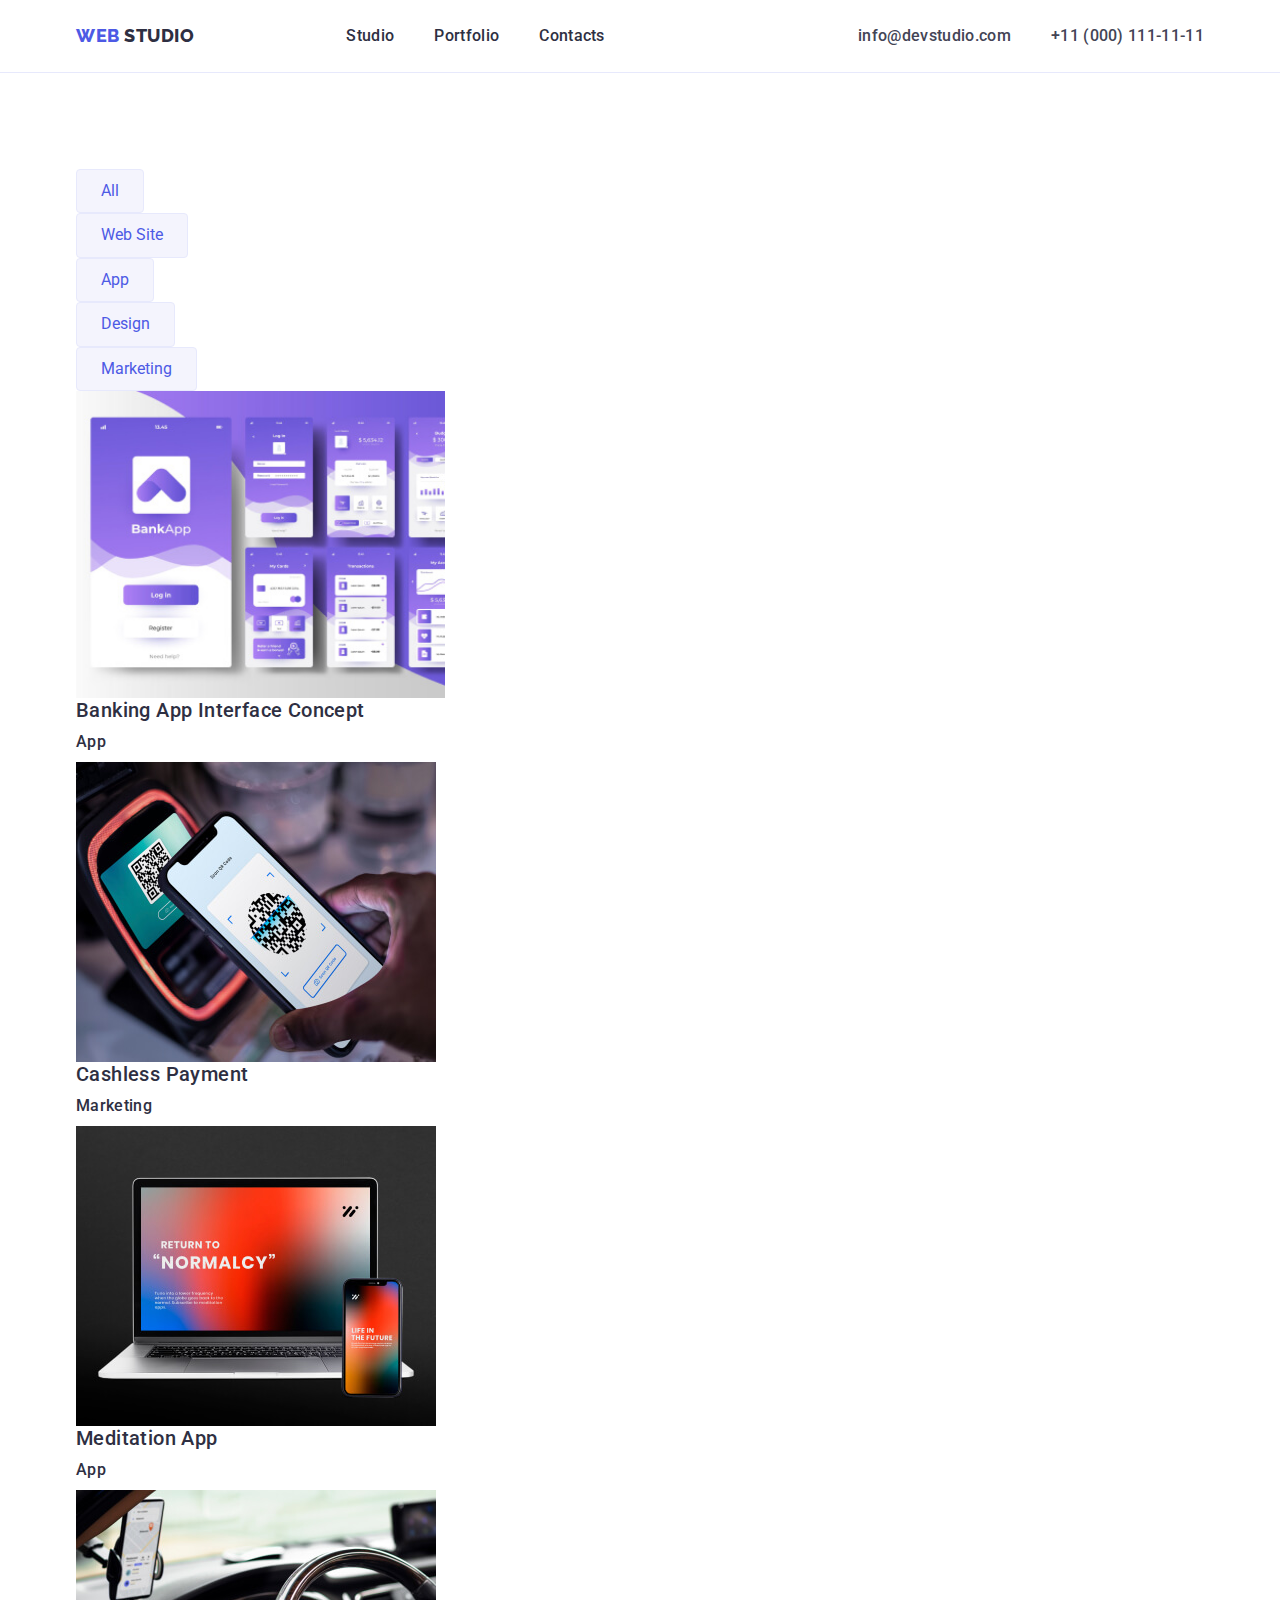
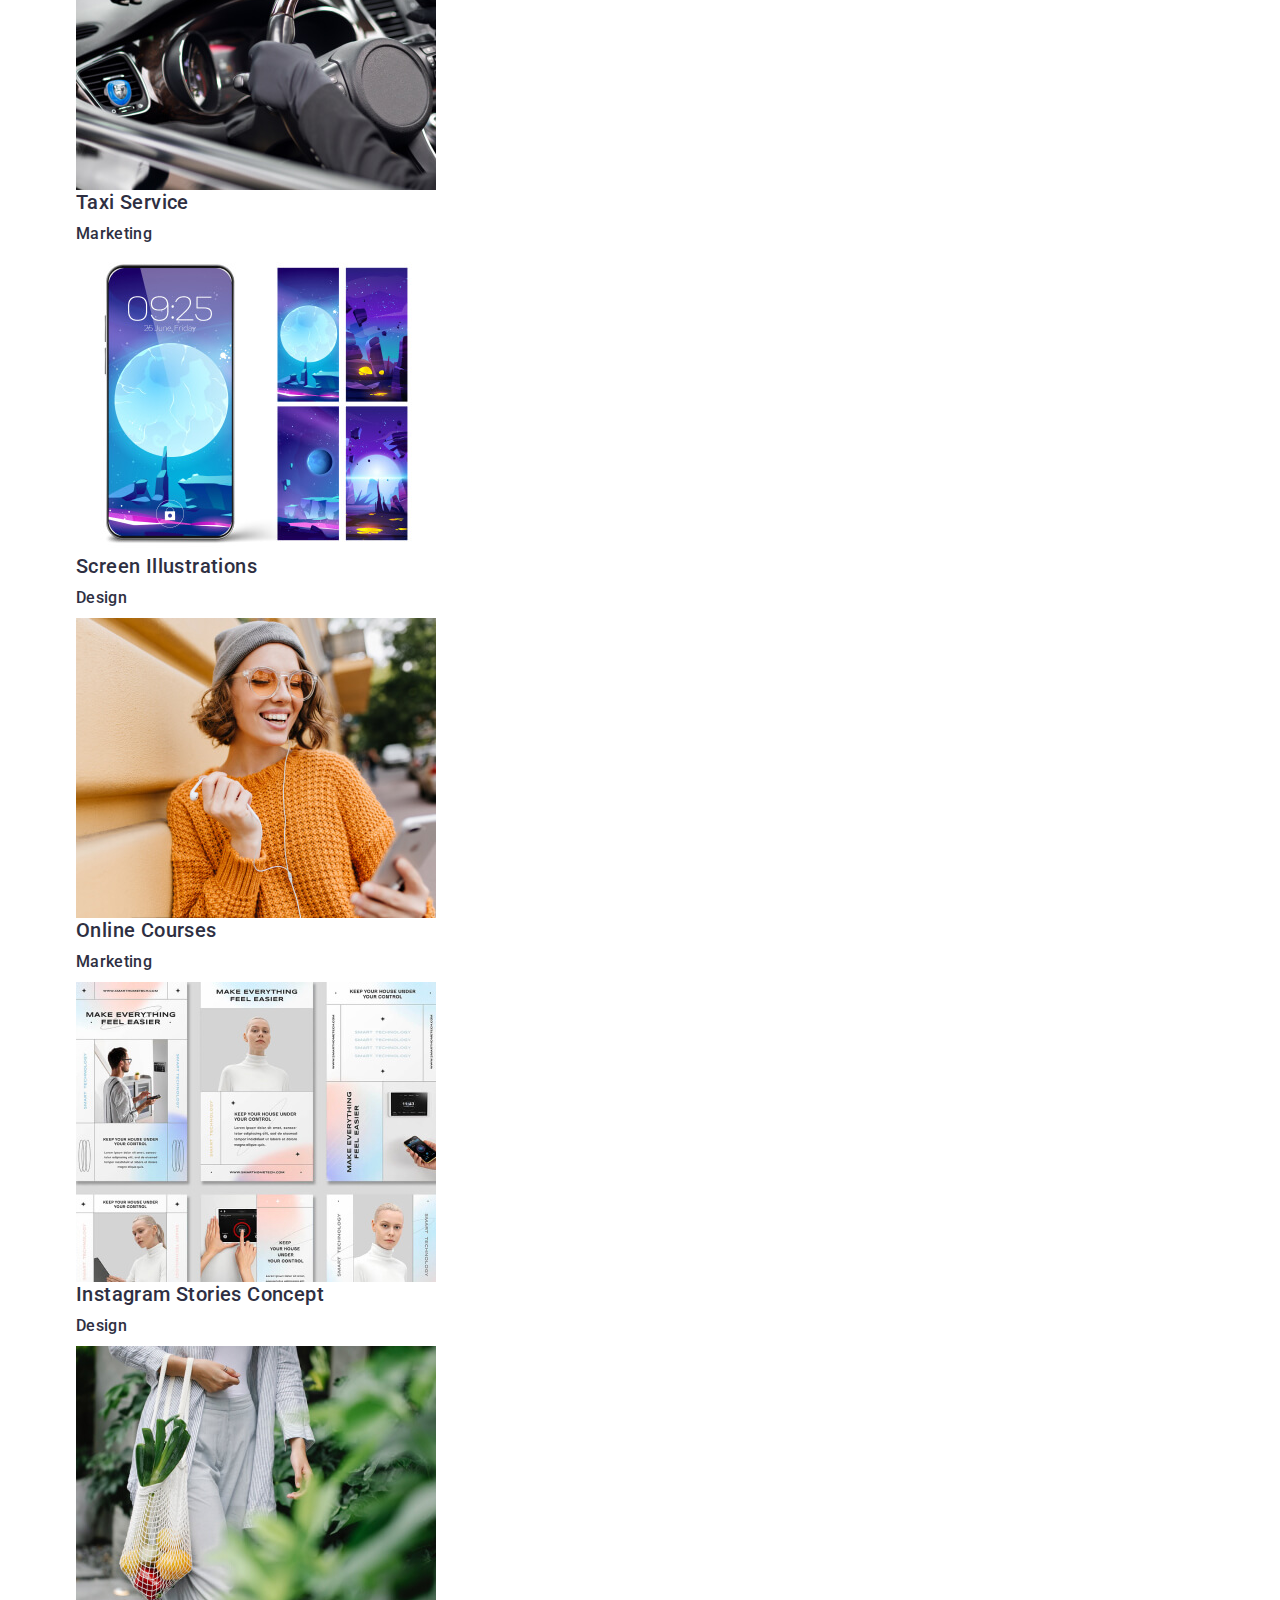
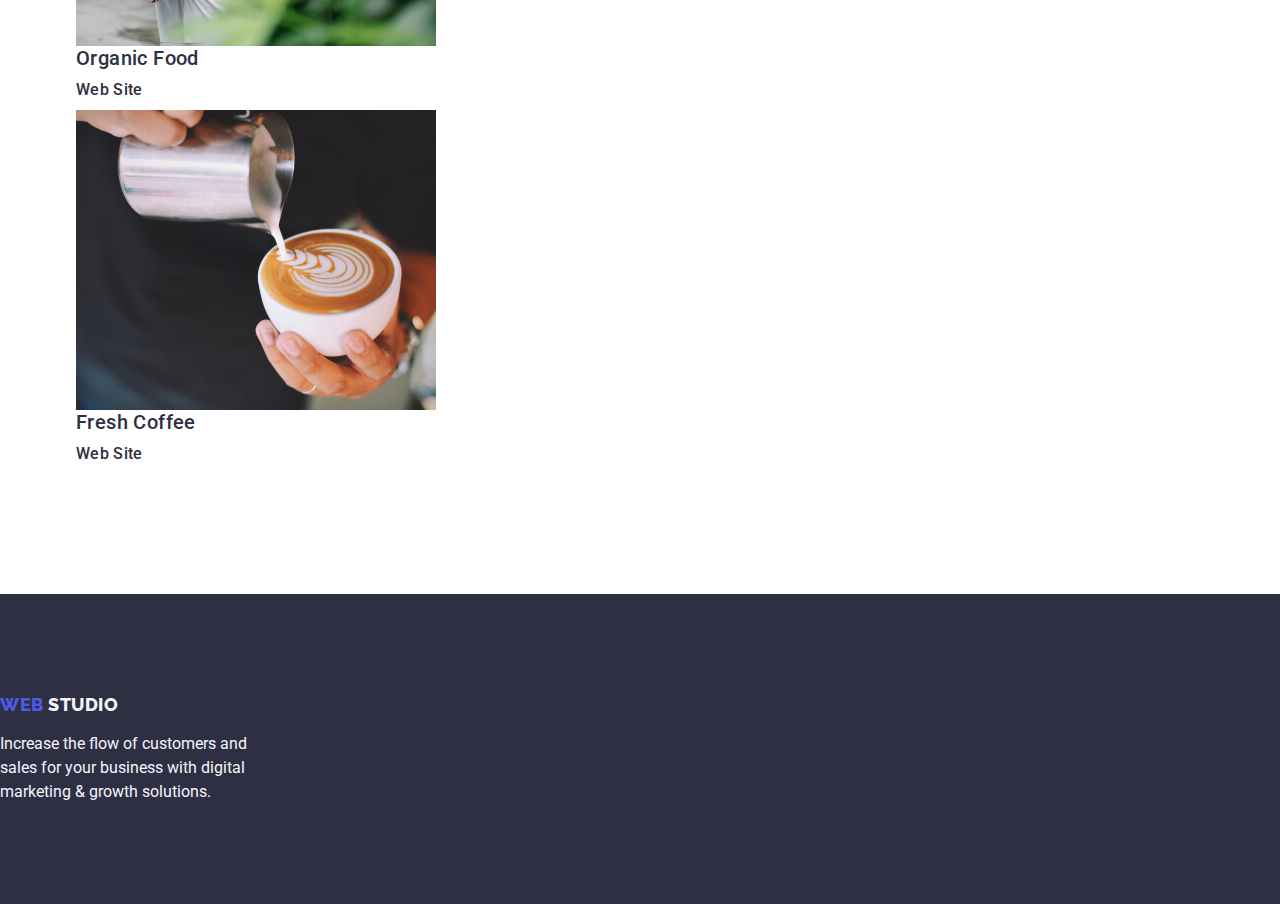
==== portfolio.html @ 7bb934f3 "port" ====
<!DOCTYPE html>
<html lang="en">
  <head>
    <meta charset="UTF-8" />
    <meta http-equiv="X-UA-Compatible" content="IE=edge" />
    <meta name="viewport" content="width=device-width, initial-scale=1.0" />
    <title>Portfolio</title>
    <link rel="preconnect" href="https://fonts.googleapis.com" />
    <link rel="preconnect" href="https://fonts.gstatic.com" crossorigin />
    <link
      href="https://fonts.googleapis.com/css2?family=Montserrat:wght@400;700&family=Raleway:wght@800&display=swap"
      rel="stylesheet"
    />
    <link rel="preconnect" href="https://fonts.googleapis.com" />
    <link rel="preconnect" href="https://fonts.gstatic.com" crossorigin />
    <link
      href="https://fonts.googleapis.com/css2?family=Montserrat:wght@400;700&family=Raleway:wght@800&family=Roboto:wght@400;500;700;900&display=swap"
      rel="stylesheet"
    />
    <link
      rel="stylesheet"
      href="https://cdnjs.cloudflare.com/ajax/libs/modern-normalize/1.1.0/modern-normalize.min.css"
    />
    <link rel="stylesheet" href="./css/styles.css" />
  </head>
  <body>
    <!-- Header -->
    <header class="header">
      <div class="container">
        <!-- navigation menu -->
        <nav class="nav">
          <!-- Logo -->
          <a href="./index.html" class="link nav-logo">
            Web
            <span class="nav-logo-item">Studio</span></a
          >
          <ul class="list">
            <li>
              <a href="./index.html" class="link nav-link">Studio</a>
            </li>
            <li>
              <a href="./portfolio.html" class="link nav-link">Portfolio</a>
            </li>
            <li>
              <a href="" class="link nav-link">Contacts</a>
            </li>
          </ul>
        </nav>
        <!-- adress -->
        <address class="address">
          <ul class="list">
            <li>
              <a href="mailto:info@devstudio.com" class="address-item link"
                >info@devstudio.com</a
              >
            </li>
            <li>
              <a href="tel:+110001111111" class="address-item link"
                >+11 (000) 111-11-11</a
              >
            </li>
          </ul>
        </address>
      </div>
    </header>

    <!--main content  -->

    <main>
      <section class="section-portfolio">
        <!-- head -->
        <div class="container">
          <h1 class="head-section">Portfolio</h1>

          <!-- filter -->

          <ul class="list">
            <li>
              <button type="button" class="portfolio-btn">All</button>
            </li>
            <li>
              <button type="button" class="portfolio-btn">Web Site</button>
            </li>
            <li>
              <button type="button" class="portfolio-btn">App</button>
            </li>
            <li>
              <button type="button" class="portfolio-btn">Design</button>
            </li>
            <li>
              <button type="button" class="portfolio-btn">Marketing</button>
            </li>
          </ul>

          <!-- product -->

          <ul class="list">
            <li>
              <a href="" class="link">
                <img
                  src="./images/portfolio/banking-app.jpg"
                  alt="Banking App Interface Concept"
                  width="369"
                />
                <h2 class="portfolio-title">Banking App Interface Concept</h2>
                <p class="portfolio-text">App</p>
              </a>
            </li>
            <li>
              <a href="" class="link">
                <img
                  src="./images/portfolio/cashles-payment.jpg"
                  alt="Cashless Payment"
                  width="360"
                />
                <h2 class="portfolio-title">Cashless Payment</h2>
                <p class="portfolio-text">Marketing</p>
              </a>
            </li>
            <li>
              <a href="" class="link">
                <img
                  src="./images/portfolio/meditacion-app.jpg"
                  alt="Meditation App"
                  width="360"
                />
                <h2 class="portfolio-title">Meditation App</h2>
                <p class="portfolio-text">App</p>
              </a>
            </li>
            <li>
              <a href="" class="link">
                <img
                  src="./images/portfolio/taxi-service.jpg"
                  alt="Taxi Service"
                  width="360"
                />
                <h2 class="portfolio-title">Taxi Service</h2>
                <p class="portfolio-text">Marketing</p>
              </a>
            </li>
            <li>
              <a href="" class="link">
                <img
                  src="./images/portfolio/screen-illustrations.jpg"
                  alt="Screen Illustrations"
                  width="360"
                />
                <h2 class="portfolio-title">Screen Illustrations</h2>
                <p class="portfolio-text">Design</p>
              </a>
            </li>
            <li>
              <a href="" class="link">
                <img
                  src="./images/portfolio/online-courses.jpg"
                  alt="Online Courses"
                  width="360"
                />
                <h2 class="portfolio-title">Online Courses</h2>
                <p class="portfolio-text">Marketing</p>
              </a>
            </li>
            <li>
              <a href="" class="link">
                <img
                  src="./images/portfolio/instagram.jpg"
                  alt="Instagram Stories Concept"
                  width="360"
                />
                <h2 class="portfolio-title">Instagram Stories Concept</h2>
                <p class="portfolio-text">Design</p>
              </a>
            </li>
            <li>
              <a href="" class="link">
                <img
                  src="./images/portfolio/organic-food.jpg"
                  alt="Organic Food"
                  width="360"
                />
                <h2 class="portfolio-title">Organic Food</h2>
                <p class="portfolio-text">Web Site</p>
              </a>
            </li>
            <li>
              <a href="" class="link">
                <img
                  src="./images/portfolio/fresh-coffee.jpg"
                  alt="Fresh Coffee"
                  width="360"
                />
                <h2 class="portfolio-title">Fresh Coffee</h2>
                <p class="portfolio-text">Web Site</p>
              </a>
            </li>
          </ul>
        </div>
      </section>
    </main>

    <!-- footer -->
    <footer class="footer">
      <!-- logo -->
      <a href="./index.html" class="link footer-logo">
        Web
        <span class="footer-logo-item">Studio</span></a
      >
      <p class="text">
        Increase the flow of customers and sales for your business with digital
        marketing & growth solutions.
      </p>
    </footer>
  </body>
</html>
---- css/styles.css ----
:root {
   --text-color: #434455;
   --dark-color: #2e2f42;
   --primary-barnd-color: #4d5ae5;
   --background-color: #ffffff;
   --pressed-state-cl: #404bbf;
   --light-color: #f4f4fd;
   --heder-border-cl: #e7e9fc;
}
html {
   box-sizing: border-box;
}
*,
*:before,
*:after {
   box-sizing: inherit;
}

body {
   font-family: "Roboto", sans-serif;
   font-style: normal;
   font-weight: 400;
   font-size: 16px;
   line-height: 24px;
   color: var(--brand-color);
   background-color: var(--background-color);
}
h1,
h2,
h3,
h4,
h5,
h6,
p,
ul {
   margin: 0;
}

.container {
   width: 1158px;
   margin-left: auto;
   margin-right: auto;
   padding-left: 15px;
   padding-right: 15px;
}

.link {
   text-decoration: none;
}
.list {
   list-style: none;
   margin: 0;
   padding: 0;
}
img {
   display: block;
}
.head-section {
   position: absolute;
   width: 1px;
   height: 1px;
   margin: -1px;
   border: 0;
   padding: 0;
   white-space: nowrap;
   clip-path: inset(100%);
   clip: rect(0 0 0 0);
   overflow: hidden;
}
/* css index html */

/*
|============================
| header section
|============================
*/
.header .container {
   display: flex;
   align-items: center;
   margin: 0 auto 0 auto;
}
.header {
   border-bottom: 1px solid var(--heder-border-cl);
}

.nav-logo {
   font-family: "Raleway", sans-serif;
   font-style: normal;
   font-weight: 800;
   font-size: 18px;
   line-height: 1.17;
   margin-right: 76px;
   letter-spacing: 0.03em;
   text-decoration: none;
   text-transform: uppercase;
   color: var(--primary-barnd-color);
}
.nav-logo-item {
   color: var(--dark-color);
}

.nav {
   display: flex;
   align-items: center;
   margin-right: auto;
   font-weight: 500;
   font-size: 16px;
   line-height: 24px;
}

.nav .list {
   display: flex;
   margin-left: 76px;
   gap: 40px;
}

.nav-link {
   display: flex;
   padding-top: 24px;
   padding-bottom: 24px;
}

.list .link {
   color: var(--dark-color);
   font-weight: 500;
   font-size: 16px;
   line-height: 1.5;
   letter-spacing: 0.02em;
}
.list .link:hover,
.list .link:focus {
   color: var(--pressed-state-cl);
}

.address {
   font-style: normal;
}
.address-item.link {
   color: var(--text-color);
}
.address .list {
   display: flex;
   gap: 40px;
}
/*
|============================
| hero section
|============================
*/
.hero {
   padding: 188px 0;
   text-align: center;
   background-color: var(--dark-color);
}
.hero-title {
   font-family: "Roboto";
   font-style: normal;
   font-weight: 700;
   font-size: 56px;
   letter-spacing: 0.02em;
   line-height: 1.07;
   max-width: 496px;
   text-align: center;
   margin-bottom: 48px;
   margin-left: auto;
   margin-right: auto;
   color: var(--background-color);
}

.btn {
   font-family: "Roboto", sans-serif;
   font-weight: 500;
   font-size: 16px;
   line-height: 1.5;
   letter-spacing: 0.04em;
   display: block;
   margin: 0 auto;
   border-radius: 4px;
   padding: 16px 32px;
   min-width: 169px;
   height: 56px;
   box-shadow: 0px 4px 4px rgba(0, 0, 0, 0.15);
   border: none;
   color: var(--background-color);
   background-color: var(--primary-barnd-color);
   cursor: pointer;
}

.btn:hover,
.btn:focus {
   background-color: var(--pressed-state-cl);
}

/*
|============================
| features section
|============================
*/
.features {
   padding: 120px 0;
}
.features-head {
   font-weight: 500;
   font-size: 20px;
   line-height: 1.2;
   letter-spacing: 0.02em;
   margin-bottom: 8px;
   color: var(--dark-color);
}
.features-paragraf {
   letter-spacing: 0.02em;
}
.features-description {
   display: flex;
   gap: 24px;
}
.features-list {
   flex-basis: calc((100% - 72px) / 4);
}
.features-list:nth-last-child() {
   margin-right: 0;
}
.features-list {
   width: calc((100% - 72px) / 4);
}
/*
|============================
| product section
|============================
*/
.product-section {
   padding-bottom: 120px;
}
.title {
   font-family: "Roboto";
   font-style: normal;
   font-weight: 700;
   font-size: 36px;
   line-height: 1.11;
   text-align: center;
   letter-spacing: 0.02em;
   text-transform: capitalize;
   margin-bottom: 72px;
   color: var(--dark-color);
}
.list.product {
   display: flex;
   gap: 24px;
}
.title.product {
   margin-bottom: 72px;
}

/*
|============================
| team section
|============================
*/
.team {
   padding-top: 120px;
   padding-bottom: 120px;
   background-color: #f4f4fd;
}

.team-item {
   background-color: var(--light-color);
}
.team .list {
   display: flex;
   gap: 24px;
}
.team-item {
   flex-basis: calc((100% - 72px) / 4);
   box-shadow: 0px 1px 6px rgba(46, 47, 66, 0.08), 0px 1px 1px rgba(46, 47, 66, 0.16),
      0px 2px 1px rgba(46, 47, 66, 0.08);
   border-radius: 0px 0px 4px 4px;
   background-color: var(--background-color);
}
.team-title {
   font-family: "Roboto";
   font-style: normal;
   font-weight: 500;
   font-size: 20px;
   line-height: 24px;
   text-align: center;
   letter-spacing: 0.02em;
   margin-bottom: 8px;
   color: var(--dark-color);
}
.team-posicion {
   font-family: "Roboto";
   font-style: normal;
   font-weight: 400;
   font-size: 16px;
   line-height: 24px;
   text-align: center;
   letter-spacing: 0.02em;
}
.team-descr {
   padding: 32px 16px;
   border-radius: 0px 0px 4px 4px;
}
/* footer */

.footer {
   padding: 100px 0;
   background-color: var(--dark-color);
}
.footer-logo {
   font-family: "Raleway", sans-serif;
   font-style: normal;
   font-weight: 800;
   font-size: 18px;
   line-height: 1.17;
   color: var(--primary-barnd-color);
   display: inline-block;
   align-items: center;
   letter-spacing: 0.03em;
   text-decoration: none;
   text-transform: uppercase;
   margin-bottom: 16px;
}
.footer-logo-item,
.footer .text {
   color: var(--light-color);
}
.footer .text {
   width: 264px;
}
/* portfolio */
.section-portfolio {
   padding: 96px 0 120px;
}
.portfolio-btn {
   display: flex;
   flex-direction: row;
   justify-content: center;
   align-items: center;
   padding: 12px 24px;
   background: var(--light-color);
   color: var(--primary-barnd-color);
   border: 1px solid var(--heder-border-cl);
   border-radius: 4px;
   cursor: pointer;
}
.portfolio-btn:hover,
.portfolio-btn:focus {
   color: var(--background-color);
   background-color: var(--pressed-state-cl);
   border: 1px solid transparent;
}
.list.filter {
   display: flex;
   justify-content: center;
   gap: 24px;
   margin-bottom: 72px;
}

.portfolio-title {
   margin-bottom: 8px;
   font-weight: 500;
   font-size: 20px;
   line-height: 1.2;
   letter-spacing: 0.02em;
   color: var(--dark-color);
}
.portfolio-text {
   ffont-size: 16px;
   line-height: 1.5;
   letter-spacing: 0.02em;
   color: var(--dark-color);
   margin-bottom: 8px;
}
.list.cards {
   display: flex;
   flex-wrap: wrap;
   column-gap: 24px;
   row-gap: 48px;
}

.card {
   width: 360px;

   background: #ffffff;
}
.card-categories {
   padding: 32px 16px;
   border: 1px solid #e7e9fc;
   border-top: none;
}
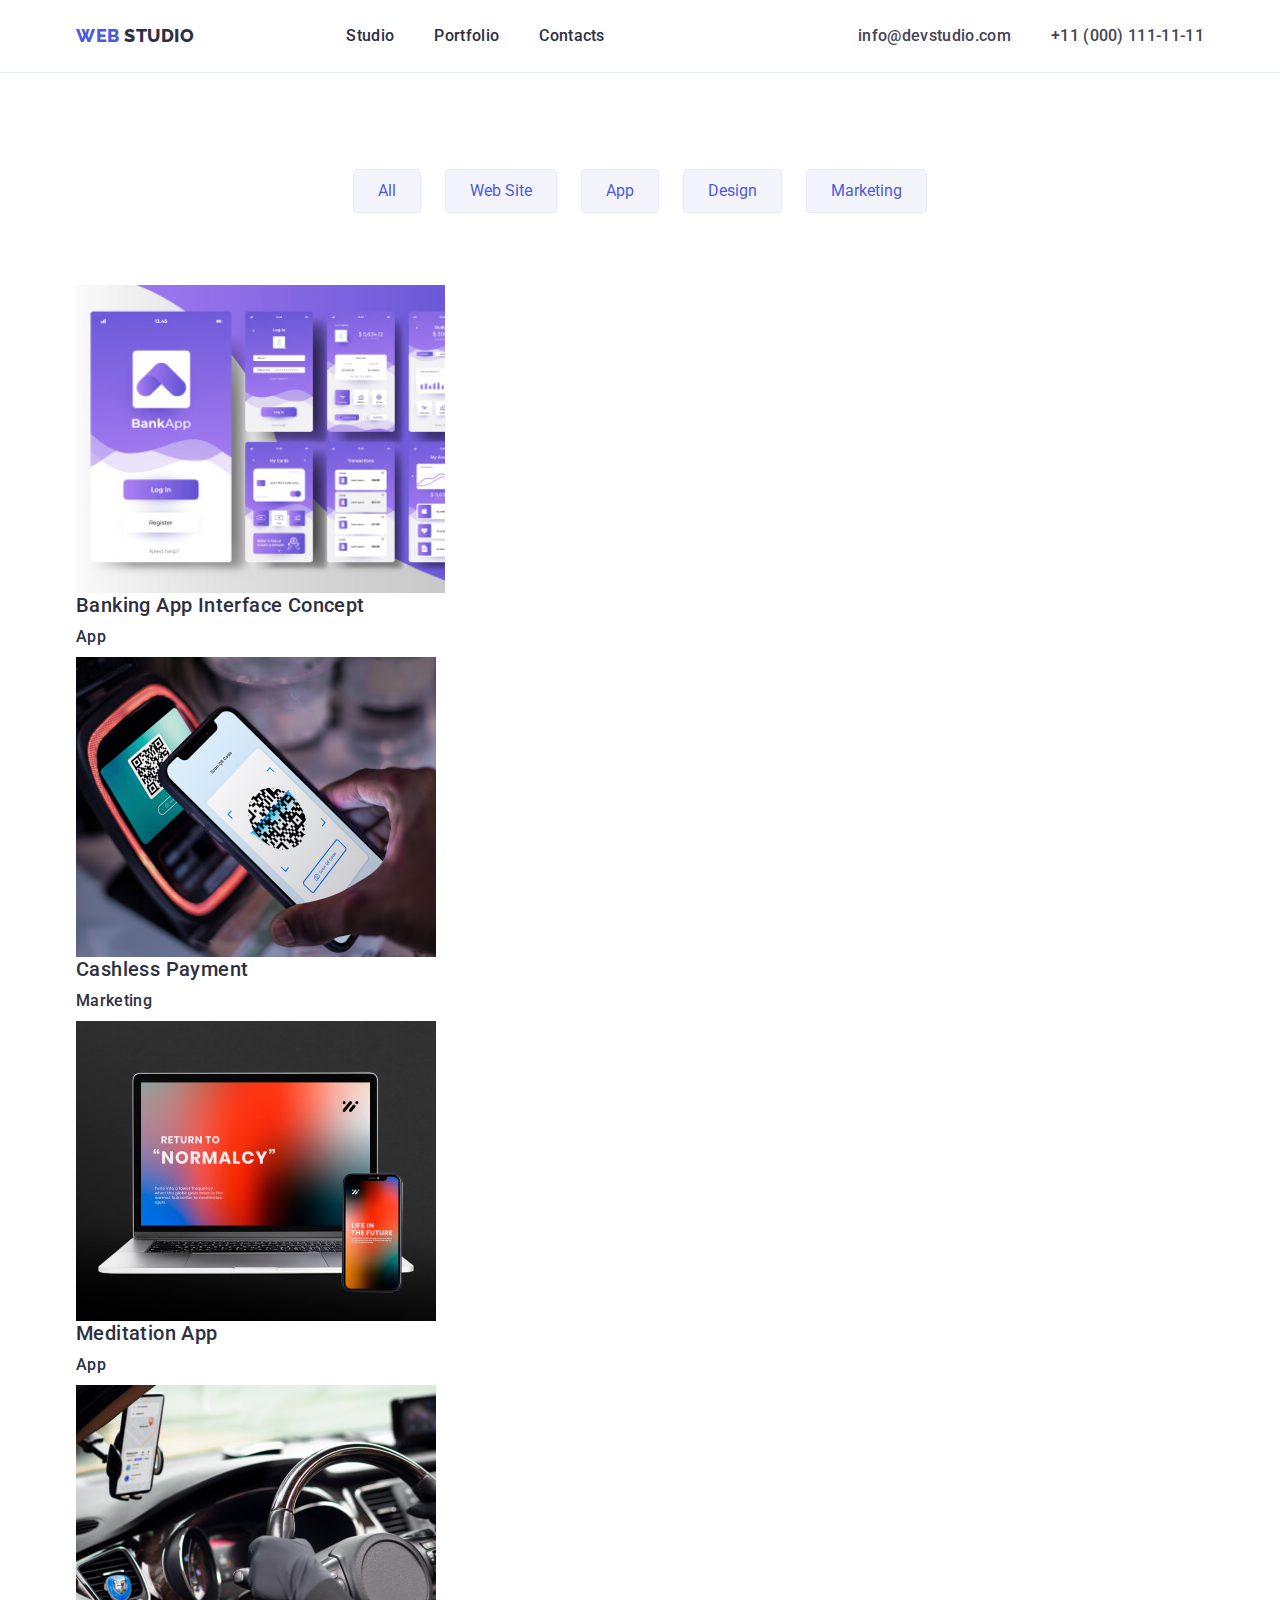
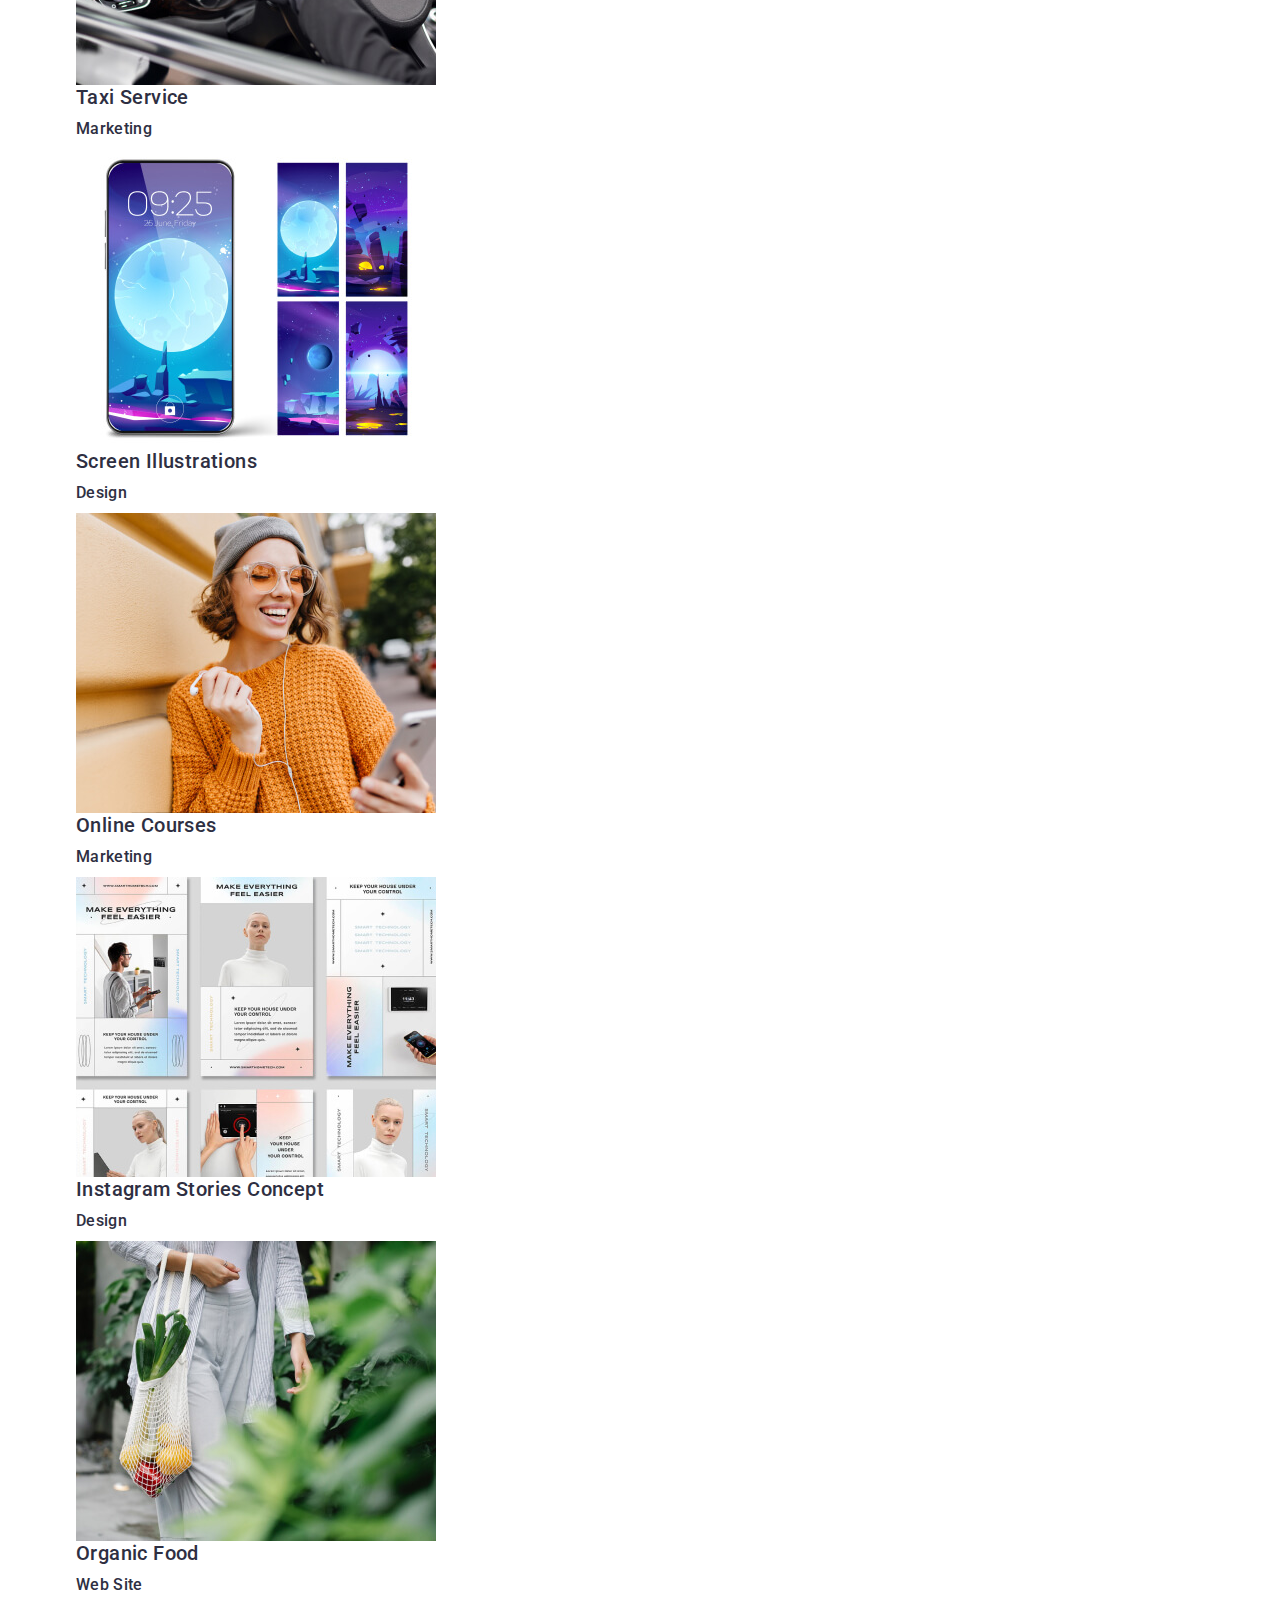
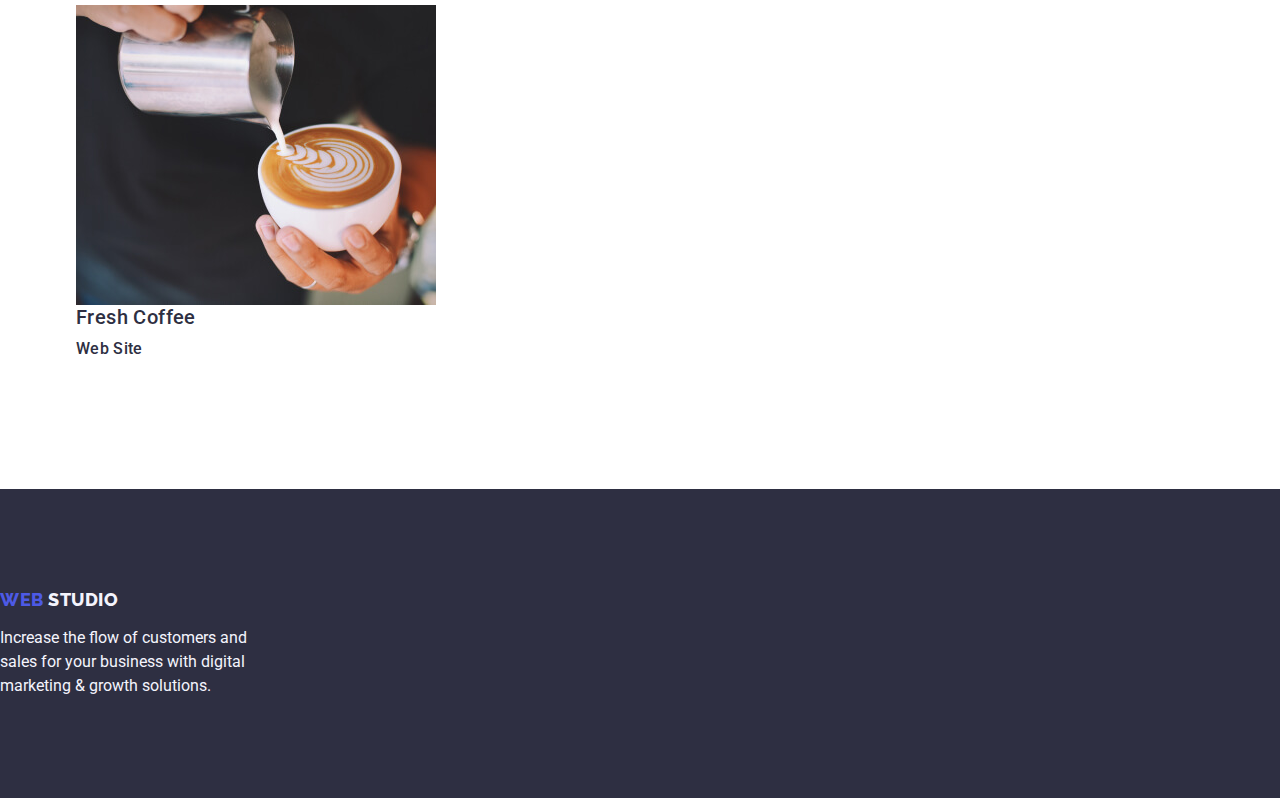
==== commit c69f814f: "Update portfolio.html" ====
--- a/portfolio.html
+++ b/portfolio.html
@@ -74,7 +74,7 @@
 
           <!-- filter -->
 
-          <ul class="list">
+          <ul class="list filter">
             <li>
               <button type="button" class="portfolio-btn">All</button>
             </li>
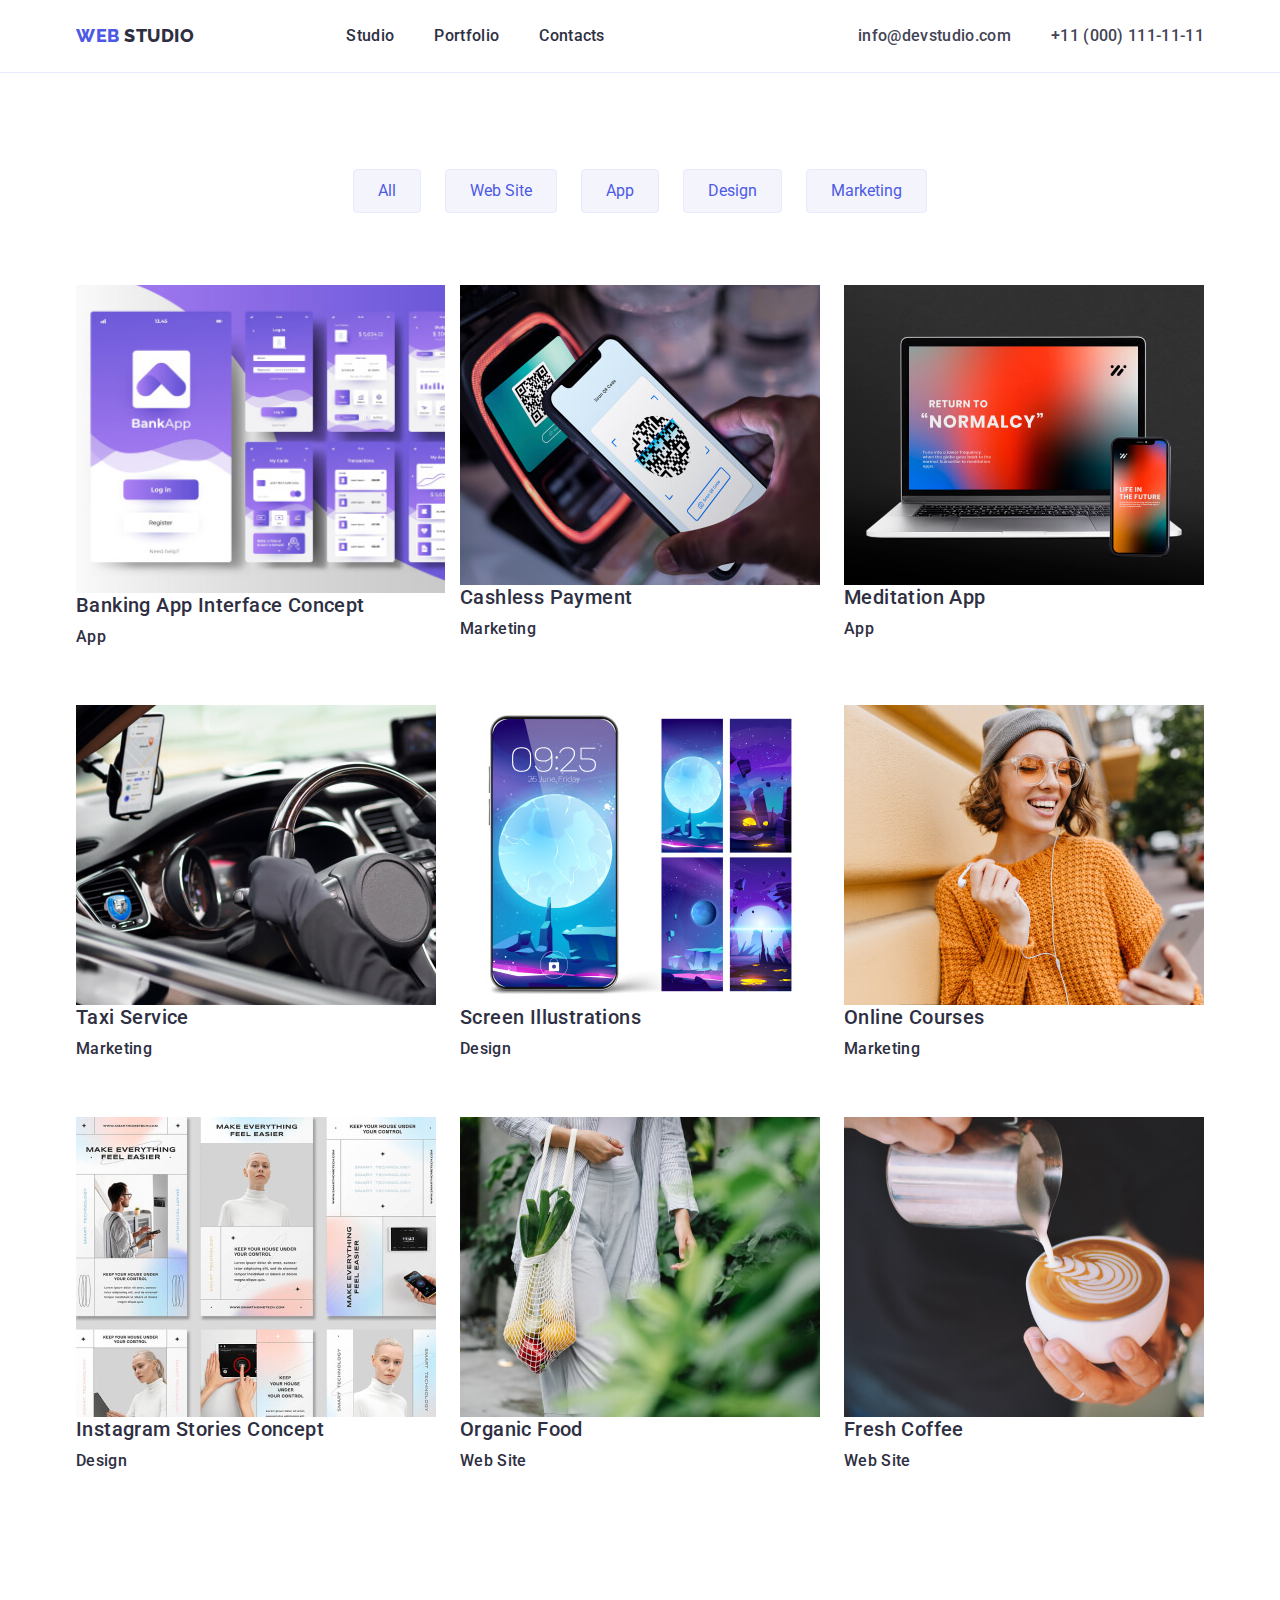
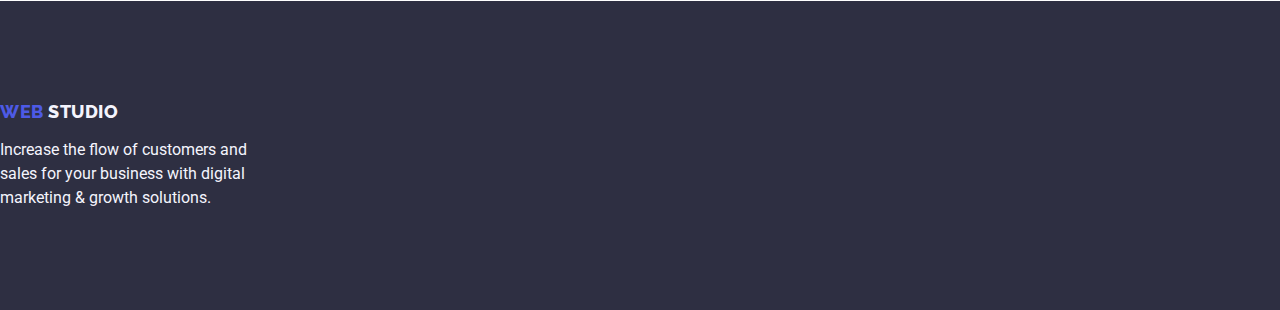
==== commit f591433f: "Update portfolio.html" ====
--- a/portfolio.html
+++ b/portfolio.html
@@ -94,8 +94,8 @@
 
           <!-- product -->
 
-          <ul class="list">
-            <li>
+          <ul class="list cards">
+            <li class="card">
               <a href="" class="link">
                 <img
                   src="./images/portfolio/banking-app.jpg"
@@ -106,7 +106,7 @@
                 <p class="portfolio-text">App</p>
               </a>
             </li>
-            <li>
+            <li class="card">
               <a href="" class="link">
                 <img
                   src="./images/portfolio/cashles-payment.jpg"
@@ -117,7 +117,7 @@
                 <p class="portfolio-text">Marketing</p>
               </a>
             </li>
-            <li>
+            <li class="card">
               <a href="" class="link">
                 <img
                   src="./images/portfolio/meditacion-app.jpg"
@@ -128,7 +128,7 @@
                 <p class="portfolio-text">App</p>
               </a>
             </li>
-            <li>
+            <li class="card">
               <a href="" class="link">
                 <img
                   src="./images/portfolio/taxi-service.jpg"
@@ -139,7 +139,7 @@
                 <p class="portfolio-text">Marketing</p>
               </a>
             </li>
-            <li>
+            <li class="card">
               <a href="" class="link">
                 <img
                   src="./images/portfolio/screen-illustrations.jpg"
@@ -150,7 +150,7 @@
                 <p class="portfolio-text">Design</p>
               </a>
             </li>
-            <li>
+            <li class="card">
               <a href="" class="link">
                 <img
                   src="./images/portfolio/online-courses.jpg"
@@ -161,7 +161,7 @@
                 <p class="portfolio-text">Marketing</p>
               </a>
             </li>
-            <li>
+            <li class="card">
               <a href="" class="link">
                 <img
                   src="./images/portfolio/instagram.jpg"
@@ -172,7 +172,7 @@
                 <p class="portfolio-text">Design</p>
               </a>
             </li>
-            <li>
+            <li class="card">
               <a href="" class="link">
                 <img
                   src="./images/portfolio/organic-food.jpg"
@@ -183,7 +183,7 @@
                 <p class="portfolio-text">Web Site</p>
               </a>
             </li>
-            <li>
+            <li class="card">
               <a href="" class="link">
                 <img
                   src="./images/portfolio/fresh-coffee.jpg"
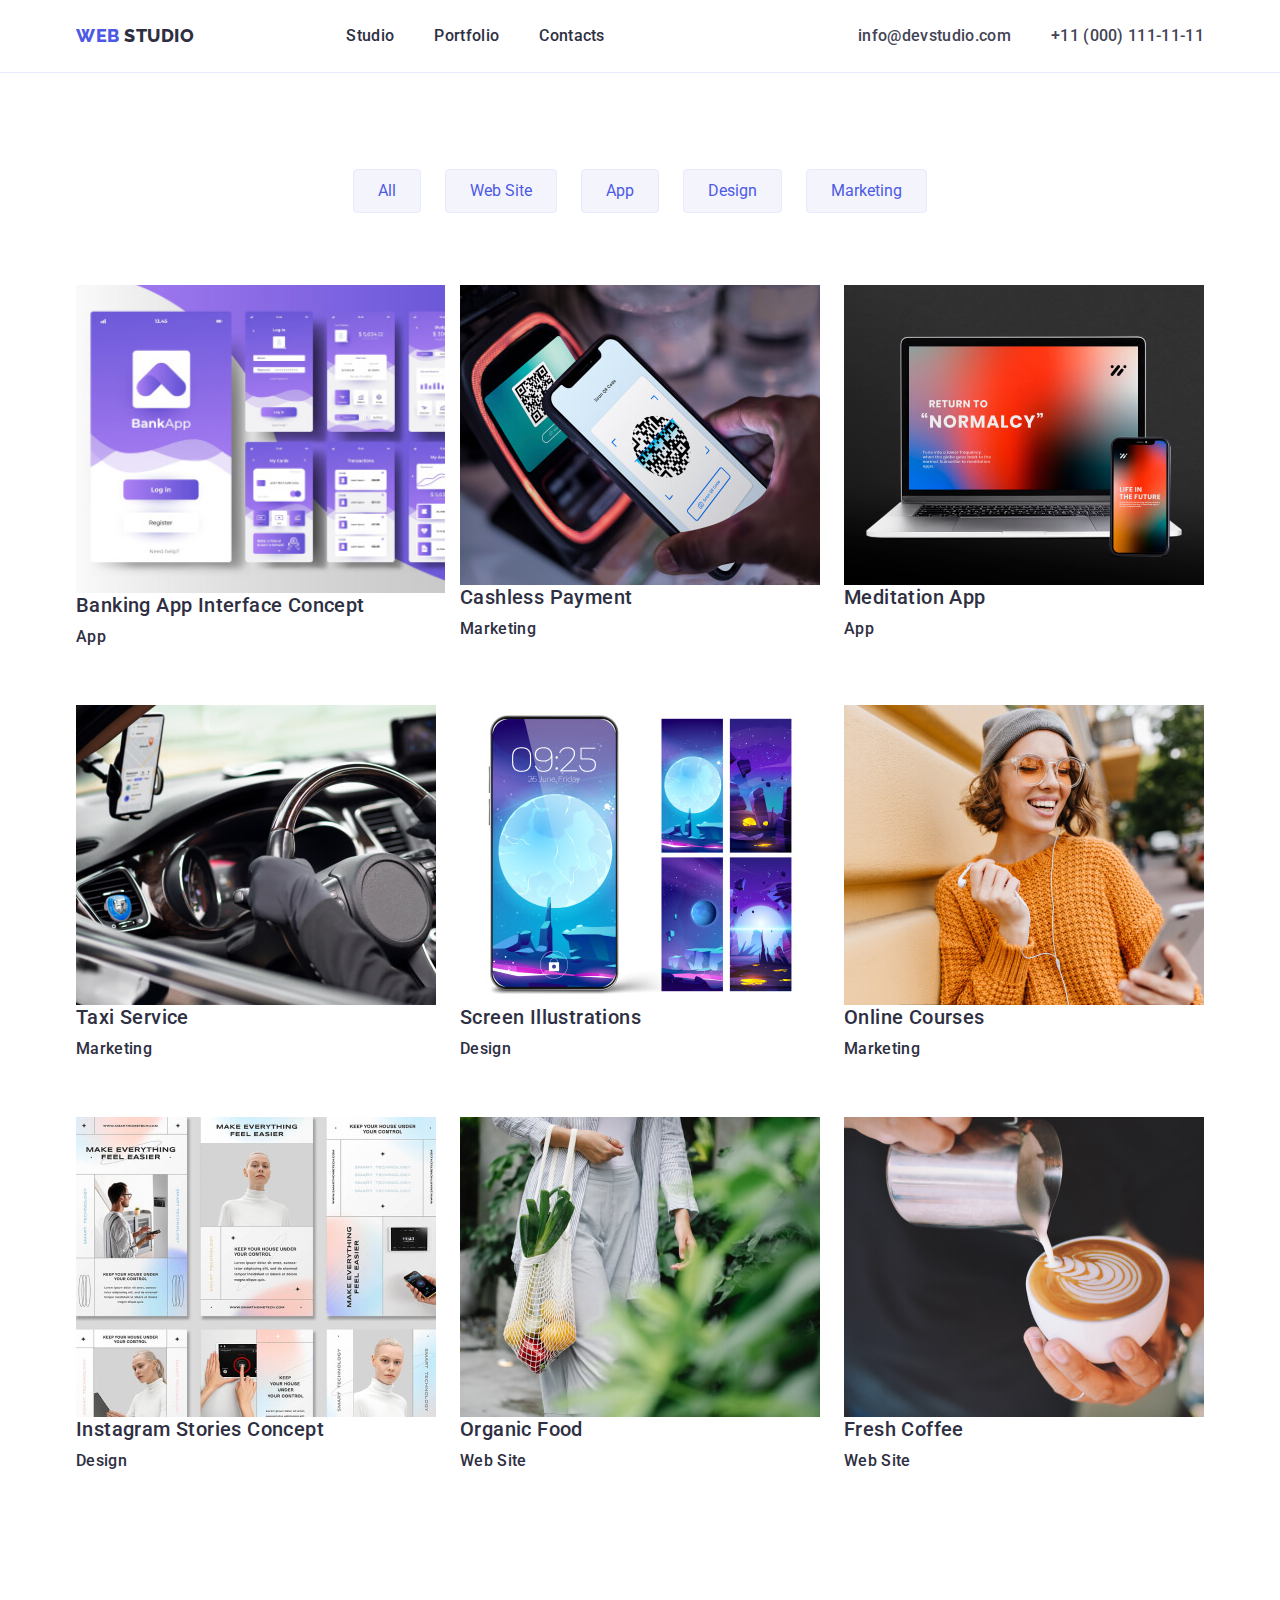
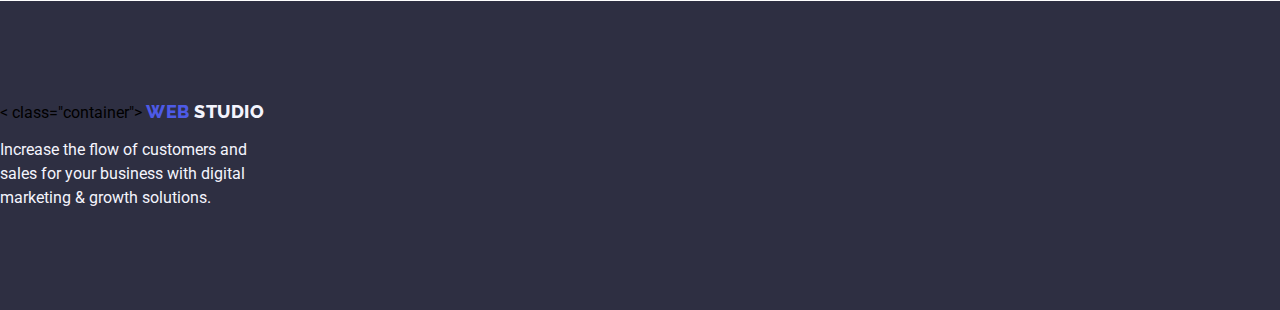
==== commit fe10bd8c: "Update portfolio.html" ====
--- a/portfolio.html
+++ b/portfolio.html
@@ -201,6 +201,7 @@
 
     <!-- footer -->
     <footer class="footer">
+      < class="container">
       <!-- logo -->
       <a href="./index.html" class="link footer-logo">
         Web
@@ -210,6 +211,7 @@
         Increase the flow of customers and sales for your business with digital
         marketing & growth solutions.
       </p>
+    </div>
     </footer>
   </body>
 </html>
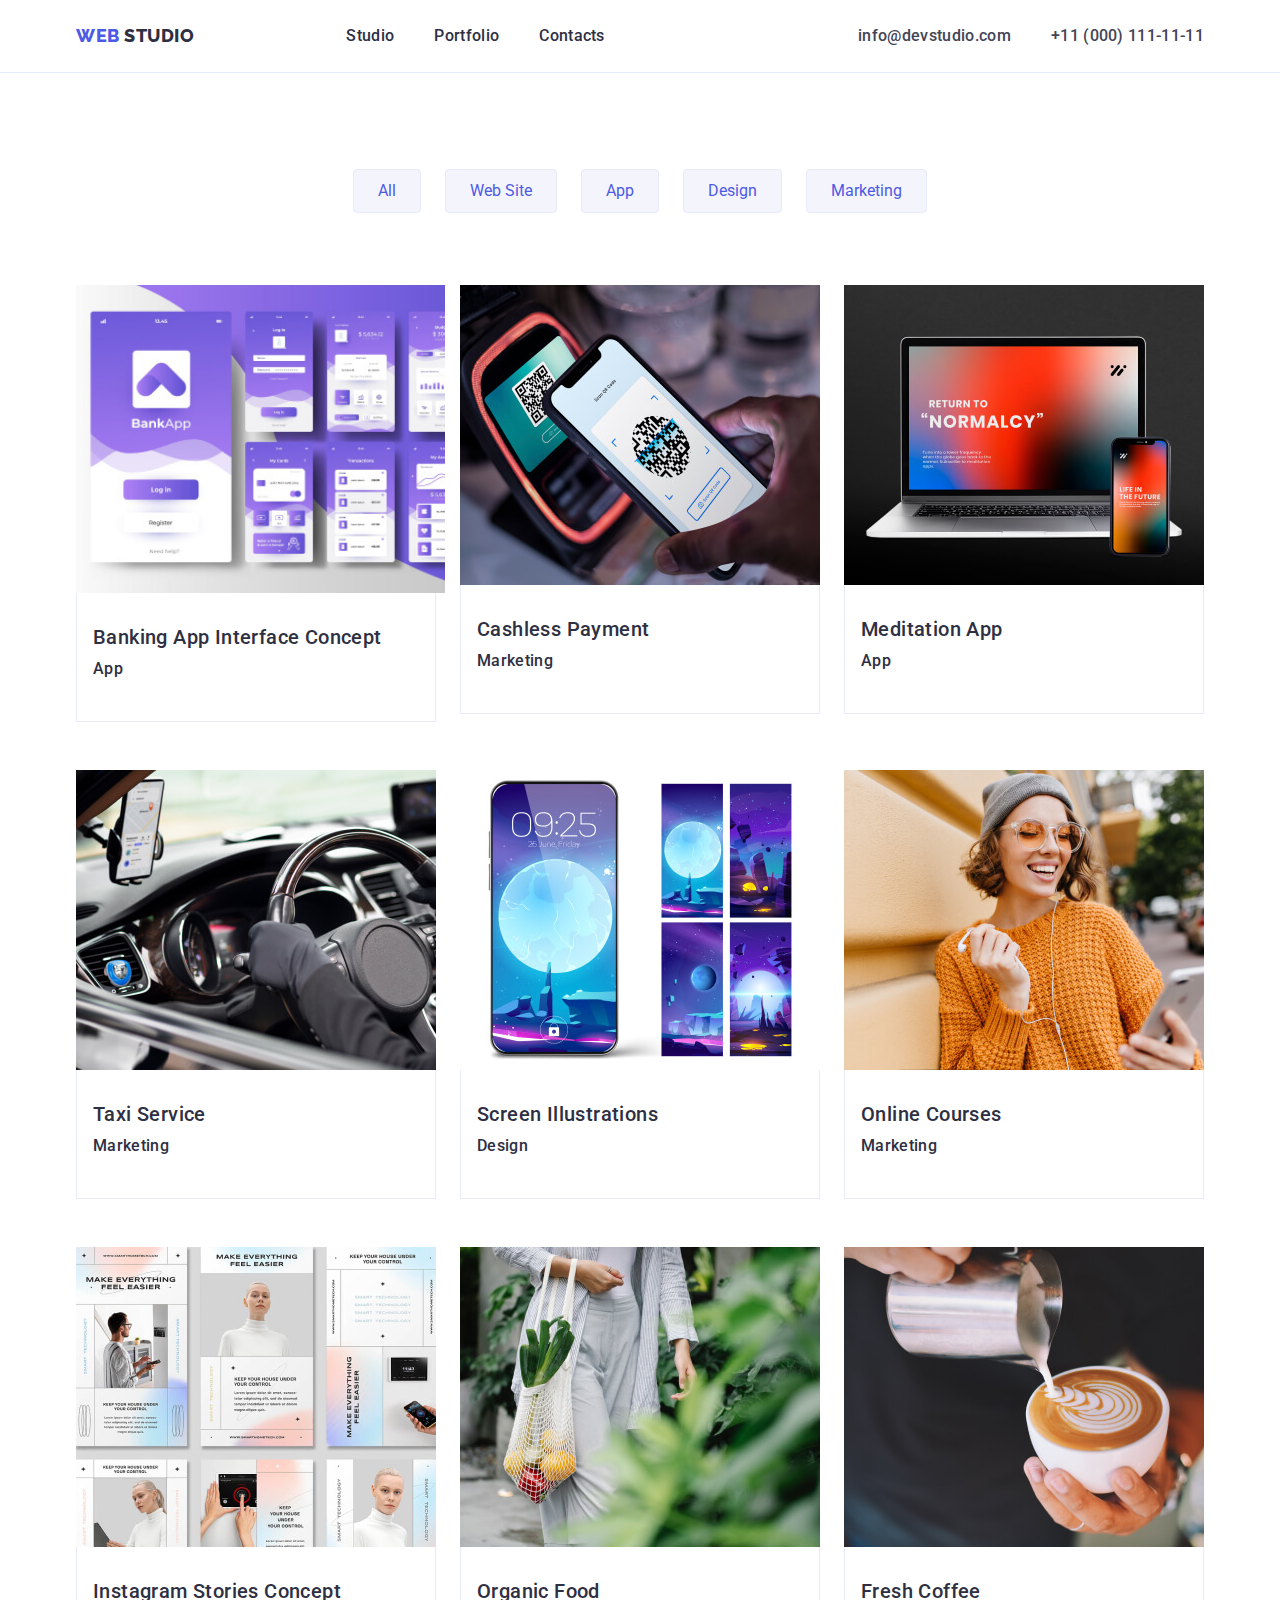
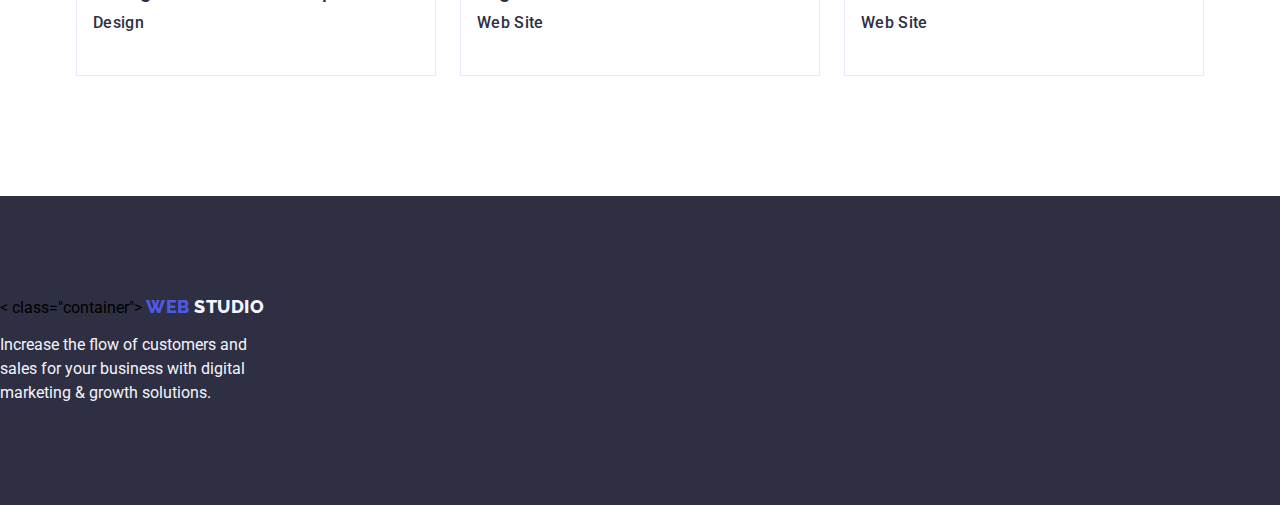
==== commit 491c32dc: "Update portfolio.html" ====
--- a/portfolio.html
+++ b/portfolio.html
@@ -102,8 +102,10 @@
                   alt="Banking App Interface Concept"
                   width="369"
                 />
+                <div class="card-categories">
                 <h2 class="portfolio-title">Banking App Interface Concept</h2>
                 <p class="portfolio-text">App</p>
+              </div>
               </a>
             </li>
             <li class="card">
@@ -113,8 +115,10 @@
                   alt="Cashless Payment"
                   width="360"
                 />
+                <div class="card-categories">
                 <h2 class="portfolio-title">Cashless Payment</h2>
                 <p class="portfolio-text">Marketing</p>
+              </div>
               </a>
             </li>
             <li class="card">
@@ -124,8 +128,10 @@
                   alt="Meditation App"
                   width="360"
                 />
+                <div class="card-categories">
                 <h2 class="portfolio-title">Meditation App</h2>
                 <p class="portfolio-text">App</p>
+              </div>
               </a>
             </li>
             <li class="card">
@@ -135,8 +141,10 @@
                   alt="Taxi Service"
                   width="360"
                 />
+                <div class="card-categories">
                 <h2 class="portfolio-title">Taxi Service</h2>
                 <p class="portfolio-text">Marketing</p>
+              </div>
               </a>
             </li>
             <li class="card">
@@ -146,8 +154,10 @@
                   alt="Screen Illustrations"
                   width="360"
                 />
+                <div class="card-categories">
                 <h2 class="portfolio-title">Screen Illustrations</h2>
                 <p class="portfolio-text">Design</p>
+              </div>
               </a>
             </li>
             <li class="card">
@@ -157,8 +167,10 @@
                   alt="Online Courses"
                   width="360"
                 />
+                <div class="card-categories">
                 <h2 class="portfolio-title">Online Courses</h2>
                 <p class="portfolio-text">Marketing</p>
+              </div>
               </a>
             </li>
             <li class="card">
@@ -168,8 +180,10 @@
                   alt="Instagram Stories Concept"
                   width="360"
                 />
+                <div class="card-categories">
                 <h2 class="portfolio-title">Instagram Stories Concept</h2>
                 <p class="portfolio-text">Design</p>
+              </div>
               </a>
             </li>
             <li class="card">
@@ -179,8 +193,10 @@
                   alt="Organic Food"
                   width="360"
                 />
+                <div class="card-categories">
                 <h2 class="portfolio-title">Organic Food</h2>
                 <p class="portfolio-text">Web Site</p>
+              </div>
               </a>
             </li>
             <li class="card">
@@ -190,8 +206,10 @@
                   alt="Fresh Coffee"
                   width="360"
                 />
+                <div class="card-categories">
                 <h2 class="portfolio-title">Fresh Coffee</h2>
                 <p class="portfolio-text">Web Site</p>
+              </div>
               </a>
             </li>
           </ul>
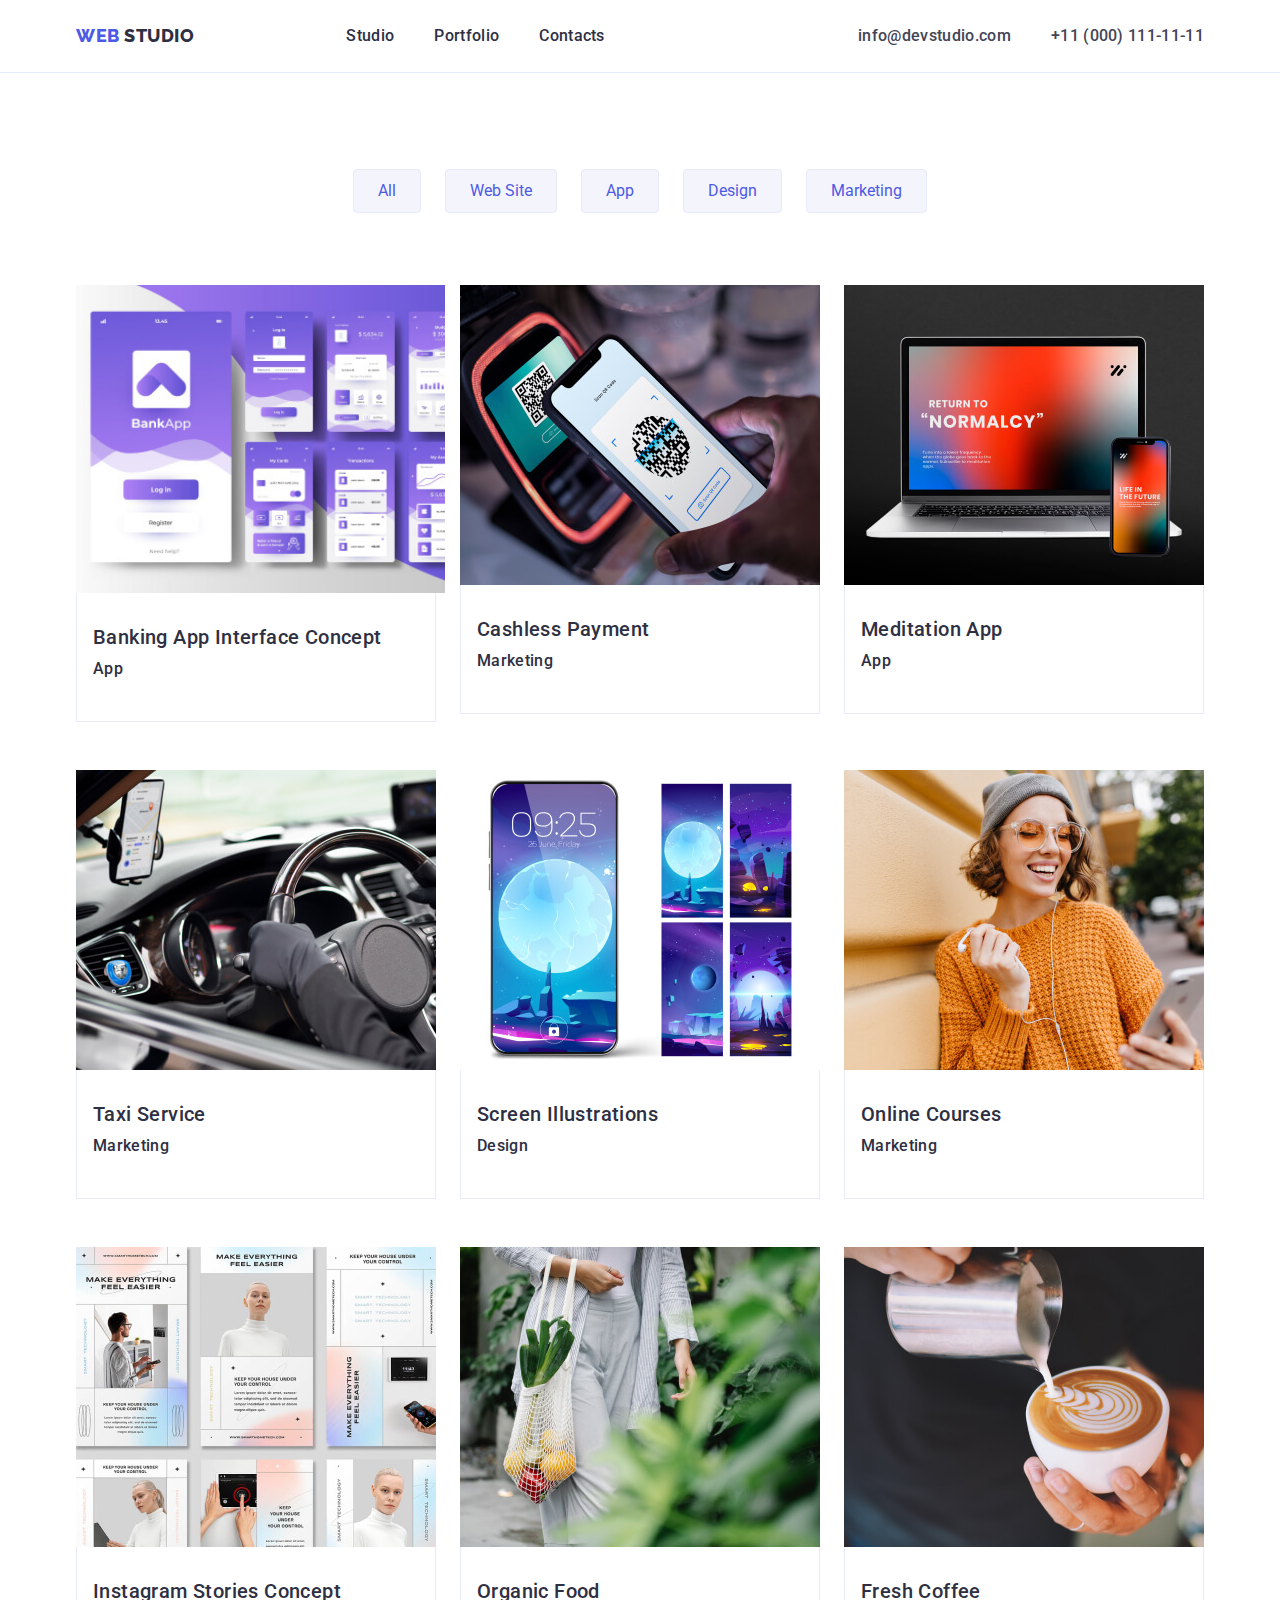
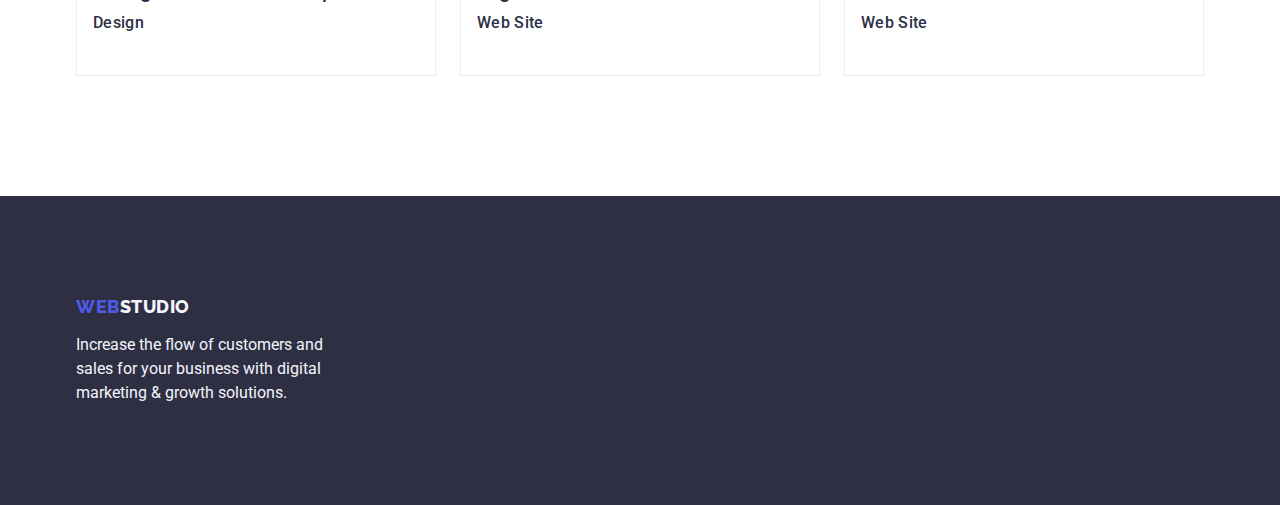
==== commit 5dcaac69: "Update portfolio.html" ====
--- a/portfolio.html
+++ b/portfolio.html
@@ -103,9 +103,9 @@
                   width="369"
                 />
                 <div class="card-categories">
-                <h2 class="portfolio-title">Banking App Interface Concept</h2>
-                <p class="portfolio-text">App</p>
-              </div>
+                  <h2 class="portfolio-title">Banking App Interface Concept</h2>
+                  <p class="portfolio-text">App</p>
+                </div>
               </a>
             </li>
             <li class="card">
@@ -116,9 +116,9 @@
                   width="360"
                 />
                 <div class="card-categories">
-                <h2 class="portfolio-title">Cashless Payment</h2>
-                <p class="portfolio-text">Marketing</p>
-              </div>
+                  <h2 class="portfolio-title">Cashless Payment</h2>
+                  <p class="portfolio-text">Marketing</p>
+                </div>
               </a>
             </li>
             <li class="card">
@@ -129,9 +129,9 @@
                   width="360"
                 />
                 <div class="card-categories">
-                <h2 class="portfolio-title">Meditation App</h2>
-                <p class="portfolio-text">App</p>
-              </div>
+                  <h2 class="portfolio-title">Meditation App</h2>
+                  <p class="portfolio-text">App</p>
+                </div>
               </a>
             </li>
             <li class="card">
@@ -142,9 +142,9 @@
                   width="360"
                 />
                 <div class="card-categories">
-                <h2 class="portfolio-title">Taxi Service</h2>
-                <p class="portfolio-text">Marketing</p>
-              </div>
+                  <h2 class="portfolio-title">Taxi Service</h2>
+                  <p class="portfolio-text">Marketing</p>
+                </div>
               </a>
             </li>
             <li class="card">
@@ -155,9 +155,9 @@
                   width="360"
                 />
                 <div class="card-categories">
-                <h2 class="portfolio-title">Screen Illustrations</h2>
-                <p class="portfolio-text">Design</p>
-              </div>
+                  <h2 class="portfolio-title">Screen Illustrations</h2>
+                  <p class="portfolio-text">Design</p>
+                </div>
               </a>
             </li>
             <li class="card">
@@ -168,9 +168,9 @@
                   width="360"
                 />
                 <div class="card-categories">
-                <h2 class="portfolio-title">Online Courses</h2>
-                <p class="portfolio-text">Marketing</p>
-              </div>
+                  <h2 class="portfolio-title">Online Courses</h2>
+                  <p class="portfolio-text">Marketing</p>
+                </div>
               </a>
             </li>
             <li class="card">
@@ -181,9 +181,9 @@
                   width="360"
                 />
                 <div class="card-categories">
-                <h2 class="portfolio-title">Instagram Stories Concept</h2>
-                <p class="portfolio-text">Design</p>
-              </div>
+                  <h2 class="portfolio-title">Instagram Stories Concept</h2>
+                  <p class="portfolio-text">Design</p>
+                </div>
               </a>
             </li>
             <li class="card">
@@ -194,9 +194,9 @@
                   width="360"
                 />
                 <div class="card-categories">
-                <h2 class="portfolio-title">Organic Food</h2>
-                <p class="portfolio-text">Web Site</p>
-              </div>
+                  <h2 class="portfolio-title">Organic Food</h2>
+                  <p class="portfolio-text">Web Site</p>
+                </div>
               </a>
             </li>
             <li class="card">
@@ -207,9 +207,9 @@
                   width="360"
                 />
                 <div class="card-categories">
-                <h2 class="portfolio-title">Fresh Coffee</h2>
-                <p class="portfolio-text">Web Site</p>
-              </div>
+                  <h2 class="portfolio-title">Fresh Coffee</h2>
+                  <p class="portfolio-text">Web Site</p>
+                </div>
               </a>
             </li>
           </ul>
@@ -219,17 +219,16 @@
 
     <!-- footer -->
     <footer class="footer">
-      < class="container">
-      <!-- logo -->
-      <a href="./index.html" class="link footer-logo">
-        Web
-        <span class="footer-logo-item">Studio</span></a
-      >
-      <p class="text">
-        Increase the flow of customers and sales for your business with digital
-        marketing & growth solutions.
-      </p>
-    </div>
+      <div class="container">
+        <!-- logo -->
+        <a href="./index.html" class="link footer-logo">
+          Web<span class="footer-logo-item">Studio</span>
+        </a>
+        <p class="text">
+          Increase the flow of customers and sales for your business with
+          digital marketing & growth solutions.
+        </p>
+      </div>
     </footer>
   </body>
 </html>
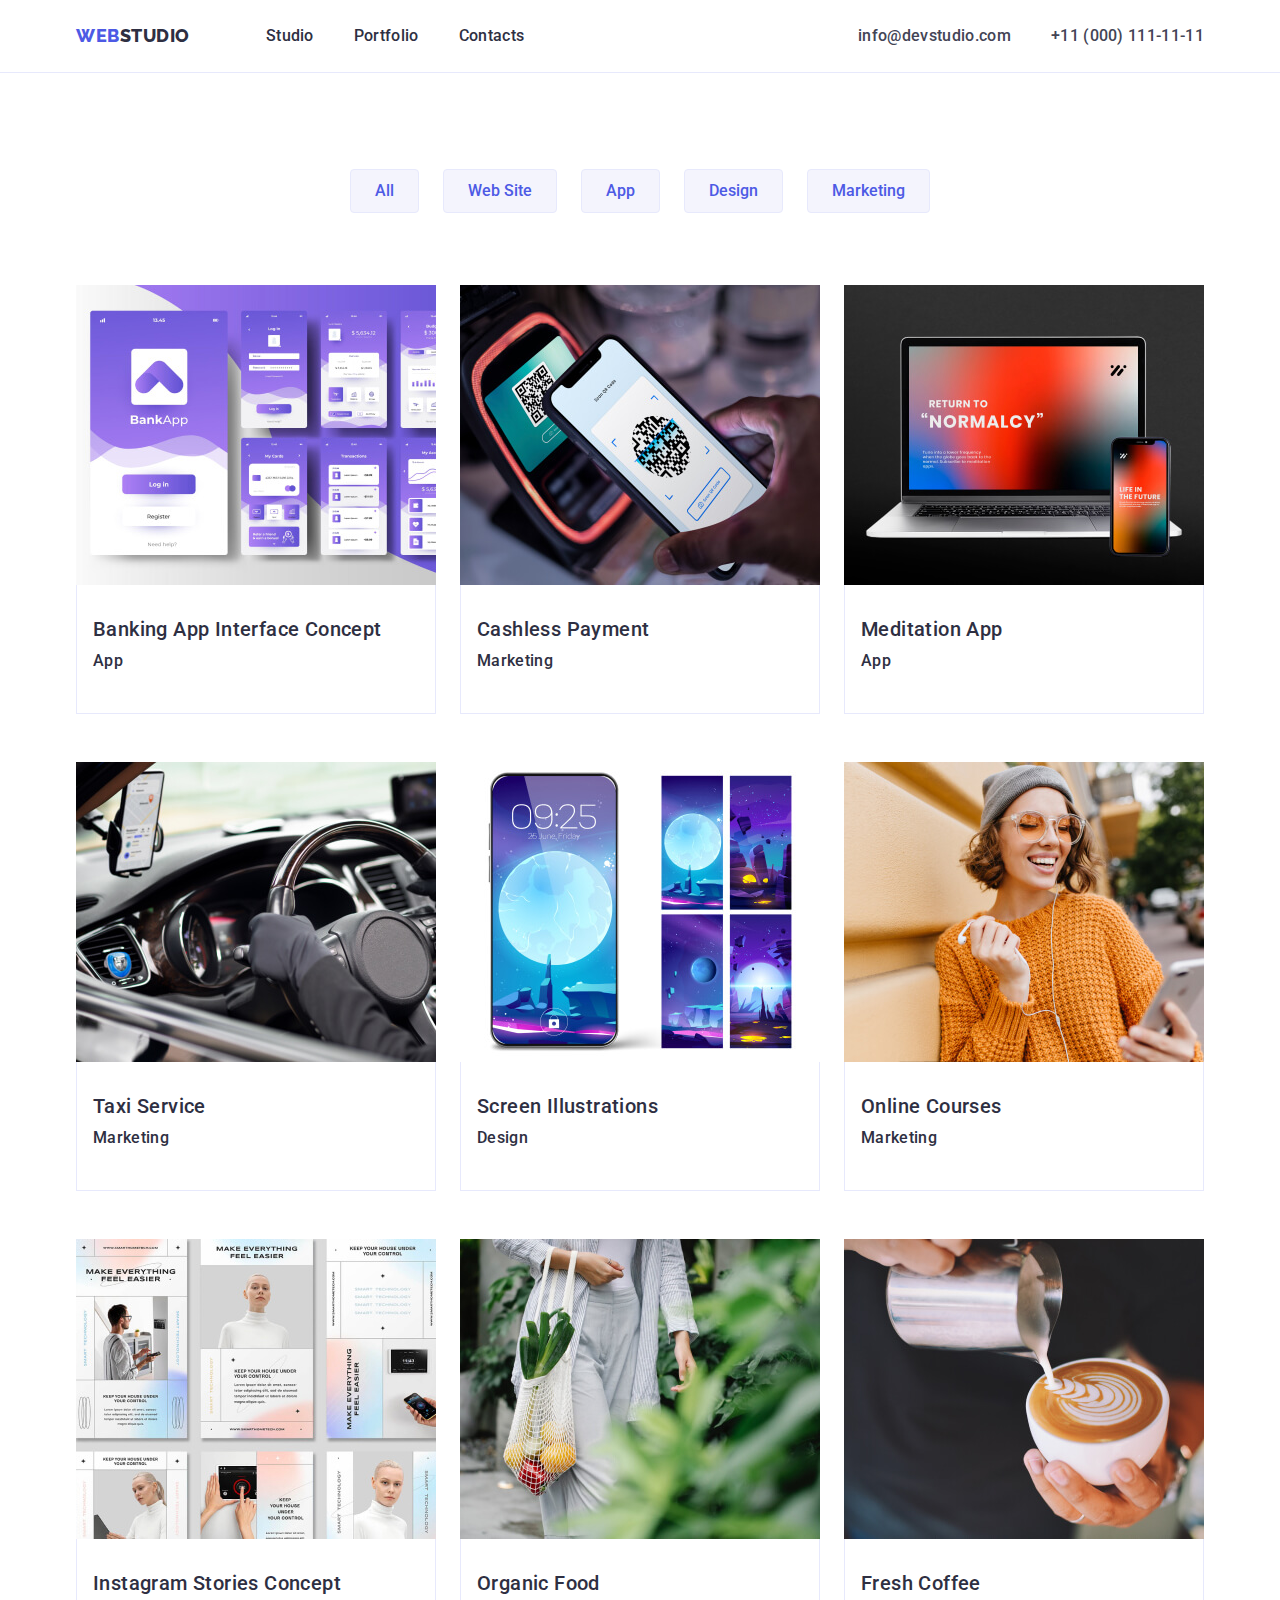
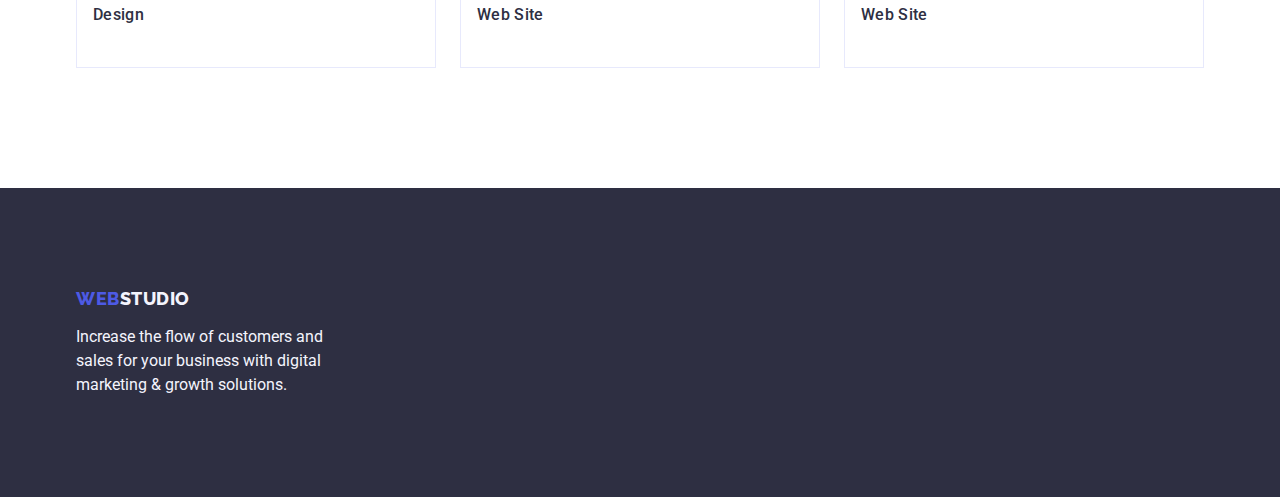
==== commit 3c7c6144: "Виправлення зауважень ментора" ====
--- a/portfolio.html
+++ b/portfolio.html
@@ -31,9 +31,8 @@
         <nav class="nav">
           <!-- Logo -->
           <a href="./index.html" class="link nav-logo">
-            Web
-            <span class="nav-logo-item">Studio</span></a
-          >
+            Web<span class="nav-logo-item">Studio</span>
+          </a>
           <ul class="list">
             <li>
               <a href="./index.html" class="link nav-link">Studio</a>
@@ -100,7 +99,7 @@
                 <img
                   src="./images/portfolio/banking-app.jpg"
                   alt="Banking App Interface Concept"
-                  width="369"
+                  width="360"
                 />
                 <div class="card-categories">
                   <h2 class="portfolio-title">Banking App Interface Concept</h2>
--- a/css/styles.css
+++ b/css/styles.css
@@ -110,7 +110,6 @@
 
 .nav .list {
    display: flex;
-   margin-left: 76px;
    gap: 40px;
 }
 
@@ -342,6 +341,7 @@
    border: 1px solid var(--heder-border-cl);
    border-radius: 4px;
    cursor: pointer;
+   font-weight: 500;
 }
 .portfolio-btn:hover,
 .portfolio-btn:focus {
@@ -379,8 +379,7 @@
 }
 
 .card {
-   width: 360px;
-
+   width: calc((100%-48px) / 3);
    background: #ffffff;
 }
 .card-categories {
